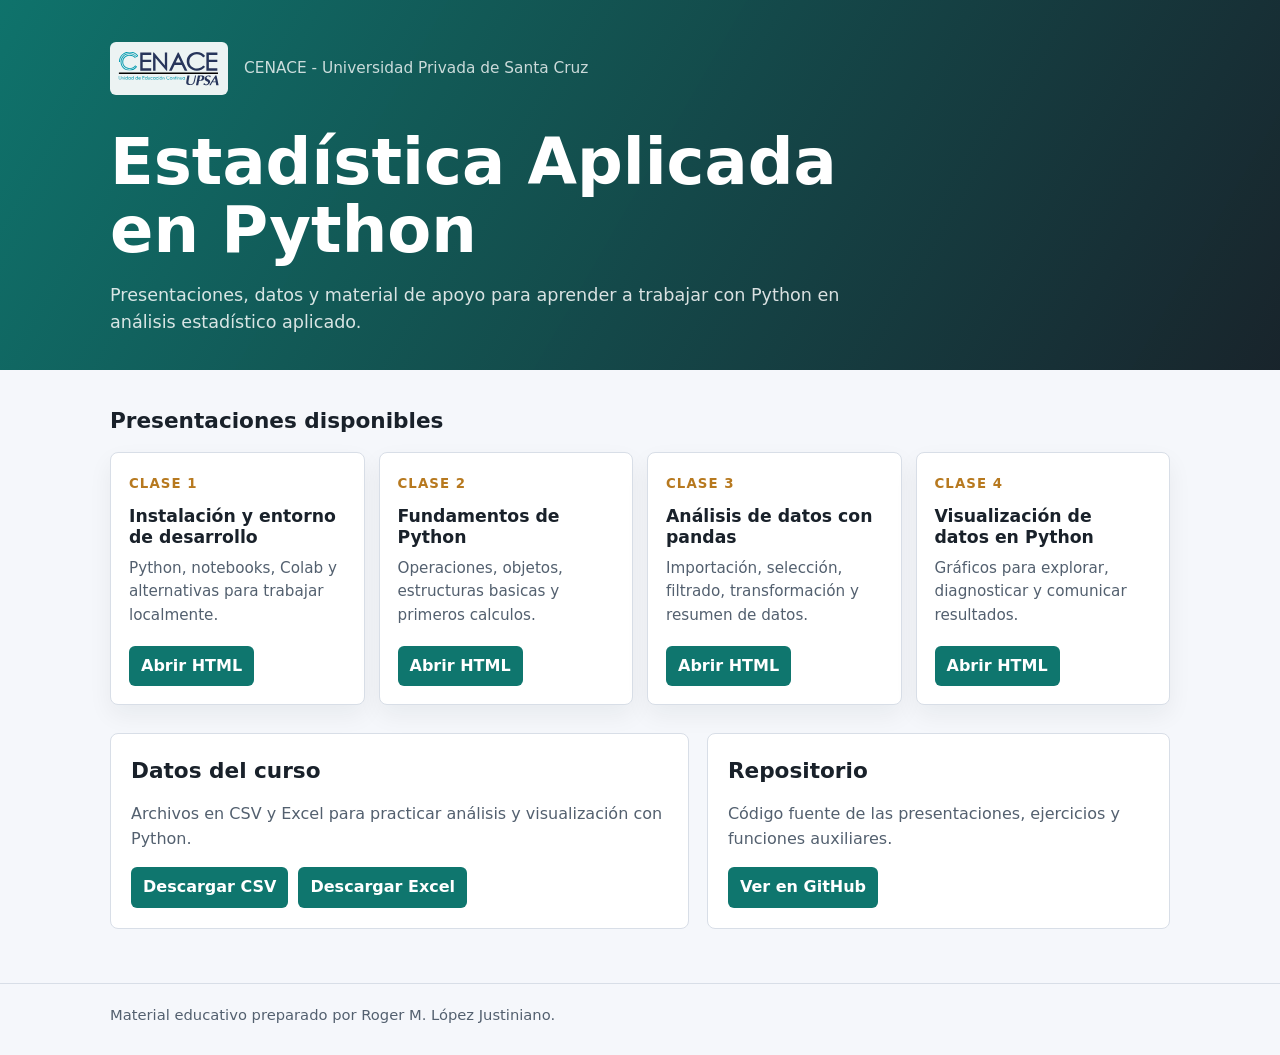
==== index.html @ 85217b6b "Vista pública del repositorio" ====
<!doctype html>
<html lang="es">
  <head>
    <meta charset="utf-8">
    <meta name="viewport" content="width=device-width, initial-scale=1">
    <title>Estadística Aplicada en Python</title>
    <style>
      :root {
        color-scheme: light;
        --ink: #19212a;
        --muted: #53606f;
        --line: #d8dee7;
        --paper: #ffffff;
        --soft: #f5f7fb;
        --accent: #0f766e;
        --accent-dark: #134e4a;
        --gold: #b7791f;
      }

      * {
        box-sizing: border-box;
      }

      body {
        margin: 0;
        font-family:
          Inter, ui-sans-serif, system-ui, -apple-system, BlinkMacSystemFont,
          "Segoe UI", sans-serif;
        color: var(--ink);
        background: var(--soft);
        line-height: 1.55;
      }

      a {
        color: var(--accent-dark);
        text-decoration-thickness: 0.08em;
        text-underline-offset: 0.18em;
      }

      header {
        background:
          linear-gradient(120deg, rgba(15, 118, 110, 0.92), rgba(25, 33, 42, 0.94)),
          var(--accent-dark);
        color: white;
        padding: 42px 22px 34px;
      }

      .wrap {
        width: min(1060px, calc(100% - 36px));
        margin: 0 auto;
      }

      .brand {
        display: flex;
        align-items: center;
        gap: 16px;
        margin-bottom: 34px;
      }

      .brand img {
        width: 118px;
        max-height: 58px;
        object-fit: contain;
        background: rgba(255, 255, 255, 0.92);
        border-radius: 6px;
        padding: 8px;
      }

      .brand span {
        color: rgba(255, 255, 255, 0.78);
        font-size: 0.96rem;
      }

      h1 {
        max-width: 820px;
        margin: 0;
        font-size: clamp(2rem, 5vw, 4rem);
        line-height: 1.05;
        letter-spacing: 0;
      }

      .intro {
        max-width: 760px;
        margin: 18px 0 0;
        color: rgba(255, 255, 255, 0.84);
        font-size: 1.1rem;
      }

      main {
        padding: 34px 0 54px;
      }

      .section-title {
        margin: 0 0 14px;
        font-size: 1.35rem;
      }

      .grid {
        display: grid;
        grid-template-columns: repeat(4, minmax(0, 1fr));
        gap: 14px;
      }

      .lecture {
        min-height: 220px;
        display: flex;
        flex-direction: column;
        justify-content: space-between;
        background: var(--paper);
        border: 1px solid var(--line);
        border-radius: 8px;
        padding: 18px;
        box-shadow: 0 10px 24px rgba(25, 33, 42, 0.06);
      }

      .lecture small {
        color: var(--gold);
        font-weight: 700;
        text-transform: uppercase;
        letter-spacing: 0.08em;
      }

      .lecture h2 {
        margin: 10px 0 8px;
        font-size: 1.08rem;
        line-height: 1.25;
        letter-spacing: 0;
      }

      .lecture p {
        margin: 0 0 18px;
        color: var(--muted);
        font-size: 0.95rem;
      }

      .lecture a,
      .resource a {
        display: inline-flex;
        align-items: center;
        width: fit-content;
        min-height: 40px;
        border-radius: 6px;
        padding: 8px 12px;
        background: var(--accent);
        color: white;
        font-weight: 700;
        text-decoration: none;
      }

      .resource-band {
        display: grid;
        grid-template-columns: 1.25fr 1fr;
        gap: 18px;
        margin-top: 28px;
      }

      .resource {
        background: var(--paper);
        border: 1px solid var(--line);
        border-radius: 8px;
        padding: 20px;
      }

      .resource p {
        margin: 6px 0 16px;
        color: var(--muted);
      }

      .links {
        display: flex;
        flex-wrap: wrap;
        gap: 10px;
      }

      footer {
        border-top: 1px solid var(--line);
        padding: 20px 0 28px;
        color: var(--muted);
        font-size: 0.92rem;
      }

      @media (max-width: 900px) {
        .grid,
        .resource-band {
          grid-template-columns: 1fr 1fr;
        }
      }

      @media (max-width: 620px) {
        header {
          padding-top: 28px;
        }

        .brand {
          align-items: flex-start;
          flex-direction: column;
          gap: 10px;
          margin-bottom: 24px;
        }

        .grid,
        .resource-band {
          grid-template-columns: 1fr;
        }

        .lecture {
          min-height: 0;
        }
      }
    </style>
  </head>
  <body>
    <header>
      <div class="wrap">
        <div class="brand">
          <img src="assets/logoCENACE.svg" alt="Logo CENACE">
          <span>CENACE - Universidad Privada de Santa Cruz</span>
        </div>
        <h1>Estadística Aplicada en Python</h1>
        <p class="intro">
          Presentaciones, datos y material de apoyo para aprender a trabajar con
          Python en análisis estadístico aplicado.
        </p>
      </div>
    </header>

    <main>
      <div class="wrap">
        <h2 class="section-title">Presentaciones disponibles</h2>
        <section class="grid" aria-label="Presentaciones del curso">
          <article class="lecture">
            <div>
              <small>Clase 1</small>
              <h2>Instalación y entorno de desarrollo</h2>
              <p>Python, notebooks, Colab y alternativas para trabajar localmente.</p>
            </div>
            <a href="slides/01_Instalacion/lecture_01_Python_Instalacion.html">Abrir HTML</a>
          </article>

          <article class="lecture">
            <div>
              <small>Clase 2</small>
              <h2>Fundamentos de Python</h2>
              <p>Operaciones, objetos, estructuras basicas y primeros calculos.</p>
            </div>
            <a href="slides/02_fundamentos_python/lecture_02_fundamentos_python.html">Abrir HTML</a>
          </article>

          <article class="lecture">
            <div>
              <small>Clase 3</small>
              <h2>Análisis de datos con pandas</h2>
              <p>Importación, selección, filtrado, transformación y resumen de datos.</p>
            </div>
            <a href="slides/03_analisis_python/lecture_03_analisis-python.html">Abrir HTML</a>
          </article>

          <article class="lecture">
            <div>
              <small>Clase 4</small>
              <h2>Visualización de datos en Python</h2>
              <p>Gráficos para explorar, diagnosticar y comunicar resultados.</p>
            </div>
            <a href="slides/04_dataviz/lecture_04_visualizacion.html">Abrir HTML</a>
          </article>
        </section>

        <section class="resource-band" aria-label="Recursos del curso">
          <div class="resource">
            <h2 class="section-title">Datos del curso</h2>
            <p>
              Archivos en CSV y Excel para practicar análisis y visualización
              con Python.
            </p>
            <div class="links">
              <a href="data/raw/Data_FMI.csv">Descargar CSV</a>
              <a href="data/raw/Data_FMI.xlsx">Descargar Excel</a>
            </div>
          </div>

          <div class="resource">
            <h2 class="section-title">Repositorio</h2>
            <p>
              Código fuente de las presentaciones, ejercicios y funciones
              auxiliares.
            </p>
            <a href="https://github.com/rogerlop/estadistica-python">Ver en GitHub</a>
          </div>
        </section>
      </div>
    </main>

    <footer>
      <div class="wrap">
        Material educativo preparado por Roger M. López Justiniano.
      </div>
    </footer>
  </body>
</html>
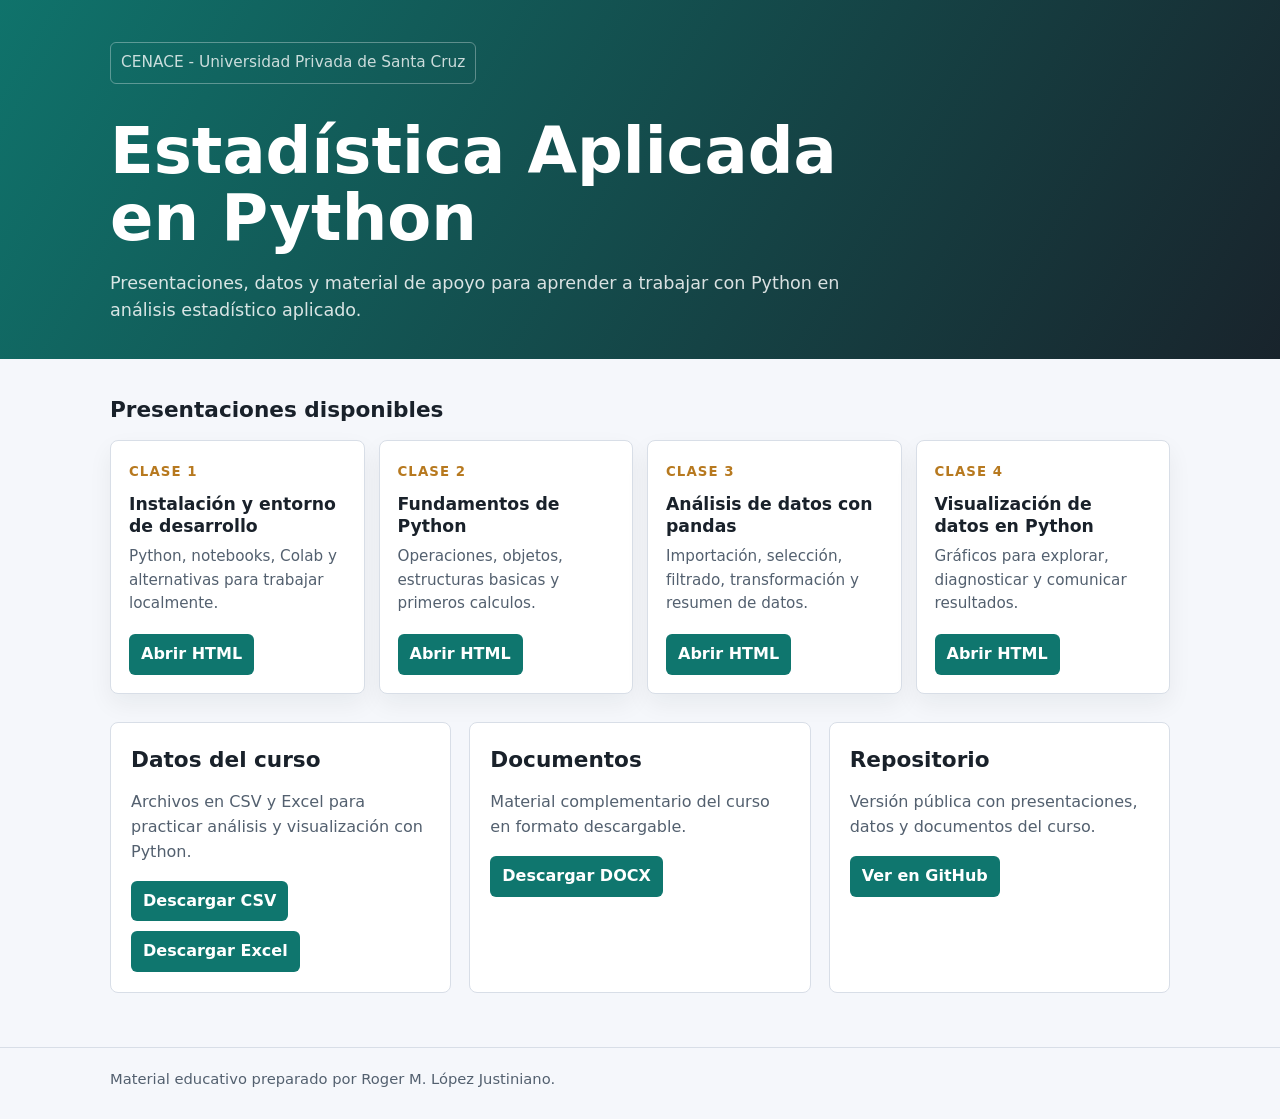
==== commit 71b5d92a: "Prepara version publica para estudiantes" ====
--- a/index.html
+++ b/index.html
@@ -51,22 +51,14 @@
       }
 
       .brand {
-        display: flex;
-        align-items: center;
-        gap: 16px;
         margin-bottom: 34px;
       }
 
-      .brand img {
-        width: 118px;
-        max-height: 58px;
-        object-fit: contain;
-        background: rgba(255, 255, 255, 0.92);
+      .brand span {
+        display: inline-block;
+        border: 1px solid rgba(255, 255, 255, 0.32);
         border-radius: 6px;
-        padding: 8px;
-      }
-
-      .brand span {
+        padding: 8px 10px;
         color: rgba(255, 255, 255, 0.78);
         font-size: 0.96rem;
       }
@@ -149,7 +141,7 @@
 
       .resource-band {
         display: grid;
-        grid-template-columns: 1.25fr 1fr;
+        grid-template-columns: repeat(3, minmax(0, 1fr));
         gap: 18px;
         margin-top: 28px;
       }
@@ -180,22 +172,18 @@
       }
 
       @media (max-width: 900px) {
-        .grid,
+        .grid {
+          grid-template-columns: 1fr 1fr;
+        }
+
         .resource-band {
-          grid-template-columns: 1fr 1fr;
+          grid-template-columns: 1fr;
         }
       }
 
       @media (max-width: 620px) {
         header {
           padding-top: 28px;
-        }
-
-        .brand {
-          align-items: flex-start;
-          flex-direction: column;
-          gap: 10px;
-          margin-bottom: 24px;
         }
 
         .grid,
@@ -213,7 +201,6 @@
     <header>
       <div class="wrap">
         <div class="brand">
-          <img src="assets/logoCENACE.svg" alt="Logo CENACE">
           <span>CENACE - Universidad Privada de Santa Cruz</span>
         </div>
         <h1>Estadística Aplicada en Python</h1>
@@ -279,10 +266,17 @@
           </div>
 
           <div class="resource">
+            <h2 class="section-title">Documentos</h2>
+            <p>
+              Material complementario del curso en formato descargable.
+            </p>
+            <a href="docs/Estadistica-Python_CENACE.docx">Descargar DOCX</a>
+          </div>
+
+          <div class="resource">
             <h2 class="section-title">Repositorio</h2>
             <p>
-              Código fuente de las presentaciones, ejercicios y funciones
-              auxiliares.
+              Versión pública con presentaciones, datos y documentos del curso.
             </p>
             <a href="https://github.com/rogerlop/estadistica-python">Ver en GitHub</a>
           </div>
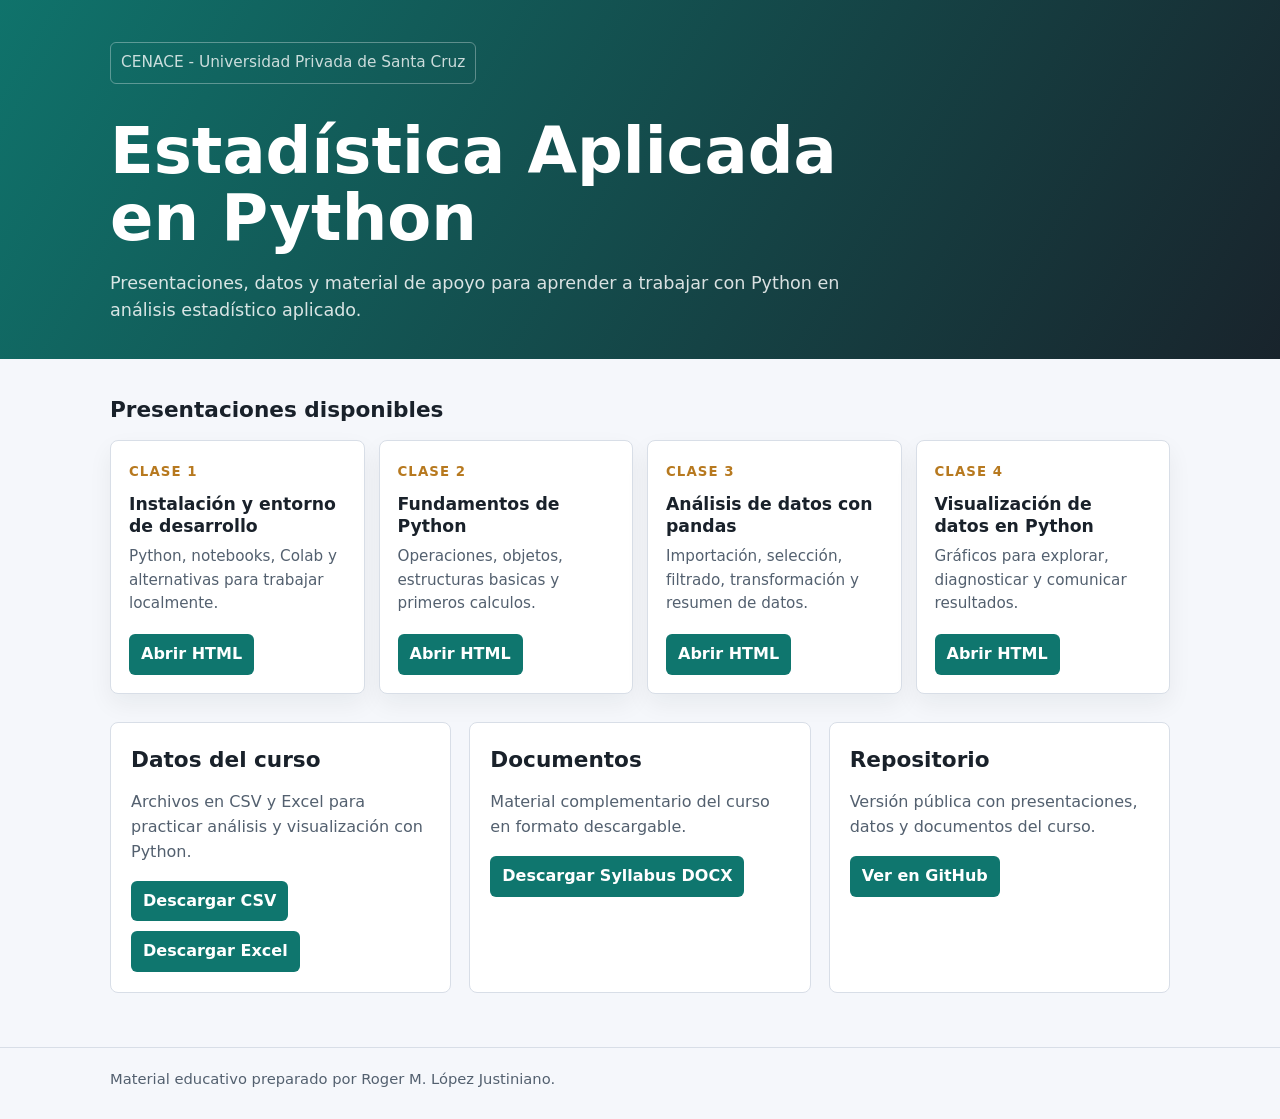
==== commit 60352ba2: "Actualiza portada del curso" ====
--- a/index.html
+++ b/index.html
@@ -270,7 +270,7 @@
             <p>
               Material complementario del curso en formato descargable.
             </p>
-            <a href="docs/Estadistica-Python_CENACE.docx">Descargar DOCX</a>
+            <a href="docs/Estadistica-Python_CENACE.docx">Descargar Syllabus DOCX</a>
           </div>
 
           <div class="resource">
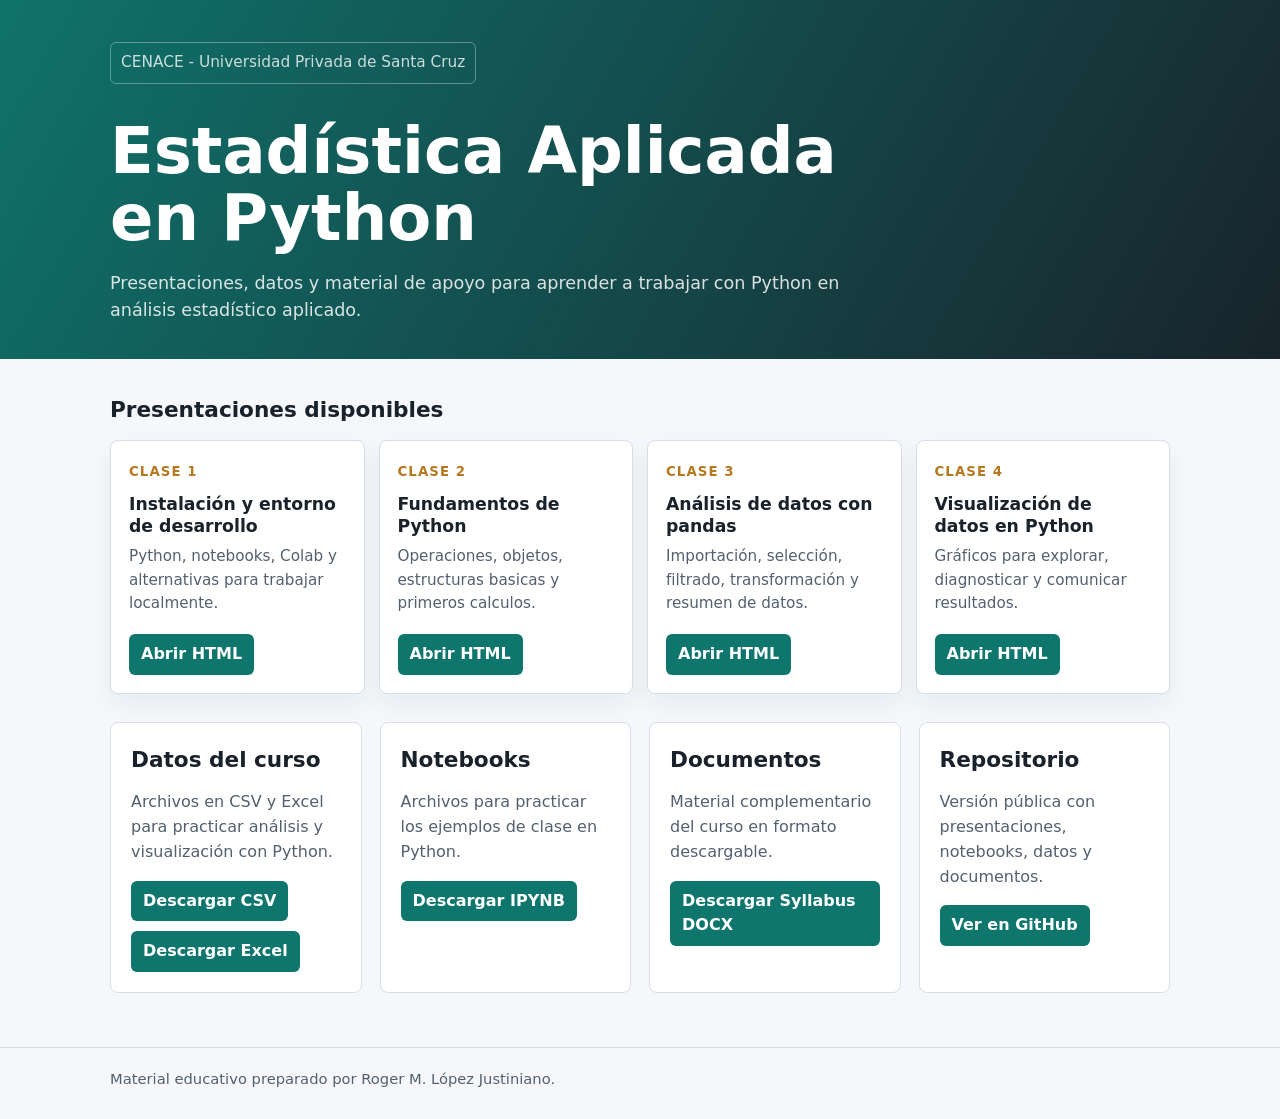
==== commit 392f1028: "Agrega notebook de analisis con pandas" ====
--- a/index.html
+++ b/index.html
@@ -141,7 +141,7 @@
 
       .resource-band {
         display: grid;
-        grid-template-columns: repeat(3, minmax(0, 1fr));
+        grid-template-columns: repeat(4, minmax(0, 1fr));
         gap: 18px;
         margin-top: 28px;
       }
@@ -266,6 +266,14 @@
           </div>
 
           <div class="resource">
+            <h2 class="section-title">Notebooks</h2>
+            <p>
+              Archivos para practicar los ejemplos de clase en Python.
+            </p>
+            <a href="notebooks/03_analisis_datos_pandas_notebook.ipynb">Descargar IPYNB</a>
+          </div>
+
+          <div class="resource">
             <h2 class="section-title">Documentos</h2>
             <p>
               Material complementario del curso en formato descargable.
@@ -276,7 +284,7 @@
           <div class="resource">
             <h2 class="section-title">Repositorio</h2>
             <p>
-              Versión pública con presentaciones, datos y documentos del curso.
+              Versión pública con presentaciones, notebooks, datos y documentos.
             </p>
             <a href="https://github.com/rogerlop/estadistica-python">Ver en GitHub</a>
           </div>
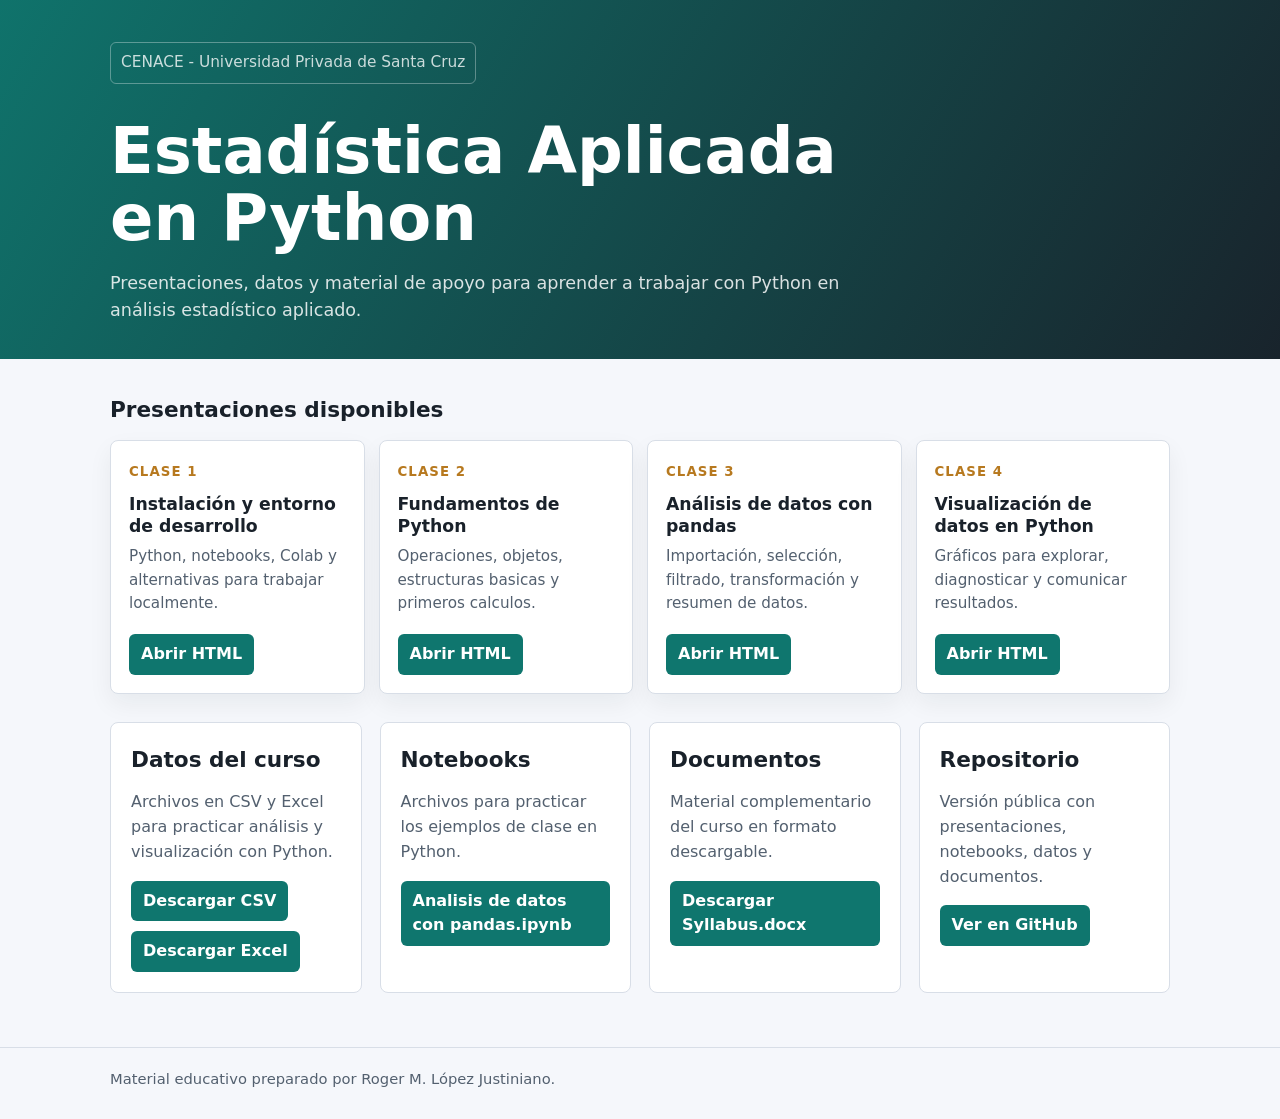
==== commit 223a1fd2: "Modificacion index" ====
--- a/index.html
+++ b/index.html
@@ -270,7 +270,7 @@
             <p>
               Archivos para practicar los ejemplos de clase en Python.
             </p>
-            <a href="notebooks/03_analisis_datos_pandas_notebook.ipynb">Descargar IPYNB</a>
+            <a href="notebooks/03_analisis_datos_pandas_notebook.ipynb">Analisis de datos con pandas.ipynb</a>
           </div>
 
           <div class="resource">
@@ -278,7 +278,7 @@
             <p>
               Material complementario del curso en formato descargable.
             </p>
-            <a href="docs/Estadistica-Python_CENACE.docx">Descargar Syllabus DOCX</a>
+            <a href="docs/Estadistica-Python_CENACE.docx">Descargar Syllabus.docx</a>
           </div>
 
           <div class="resource">
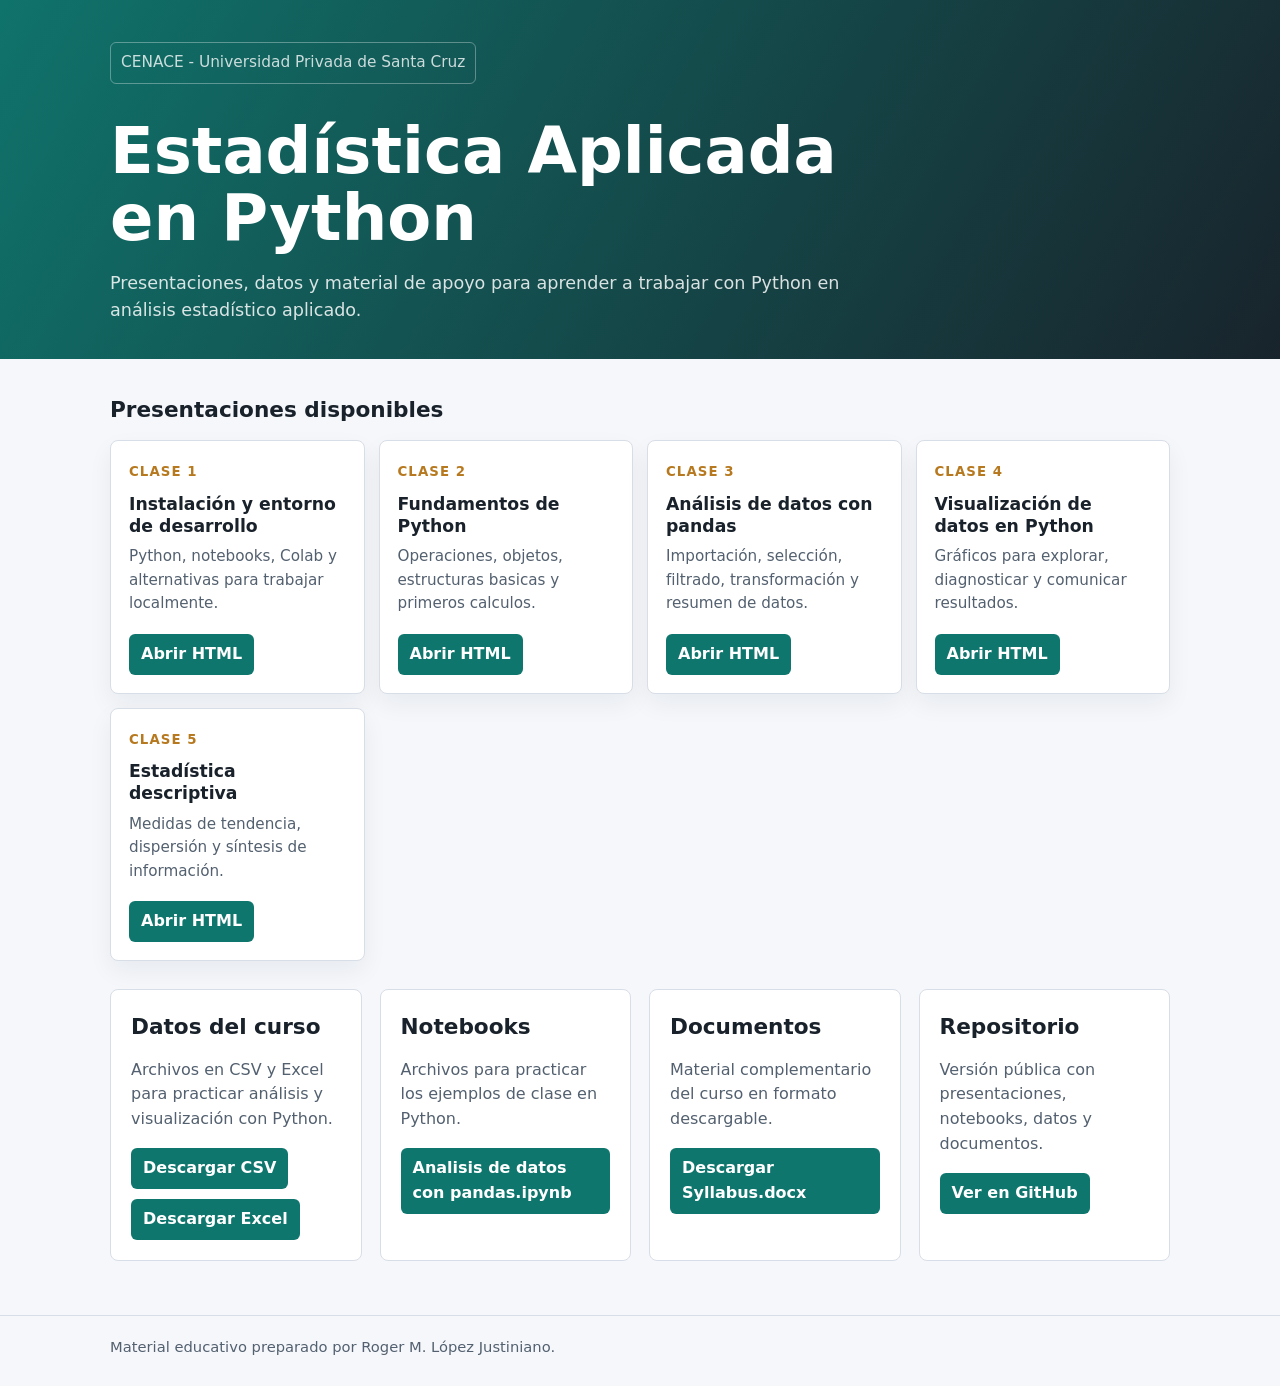
==== commit 23e13bf2: "Actualización de web y readme" ====
--- a/index.html
+++ b/index.html
@@ -250,6 +250,15 @@
             </div>
             <a href="slides/04_dataviz/lecture_04_visualizacion.html">Abrir HTML</a>
           </article>
+
+          <article class="lecture">
+            <div>
+              <small>Clase 5</small>
+              <h2>Estadística descriptiva</h2>
+              <p>Medidas de tendencia, dispersión y síntesis de información.</p>
+            </div>
+            <a href="slides/05_estadistica_descriptiva/lecture_05_estadistica_descriptiva.html">Abrir HTML</a>
+          </article>
         </section>
 
         <section class="resource-band" aria-label="Recursos del curso">
